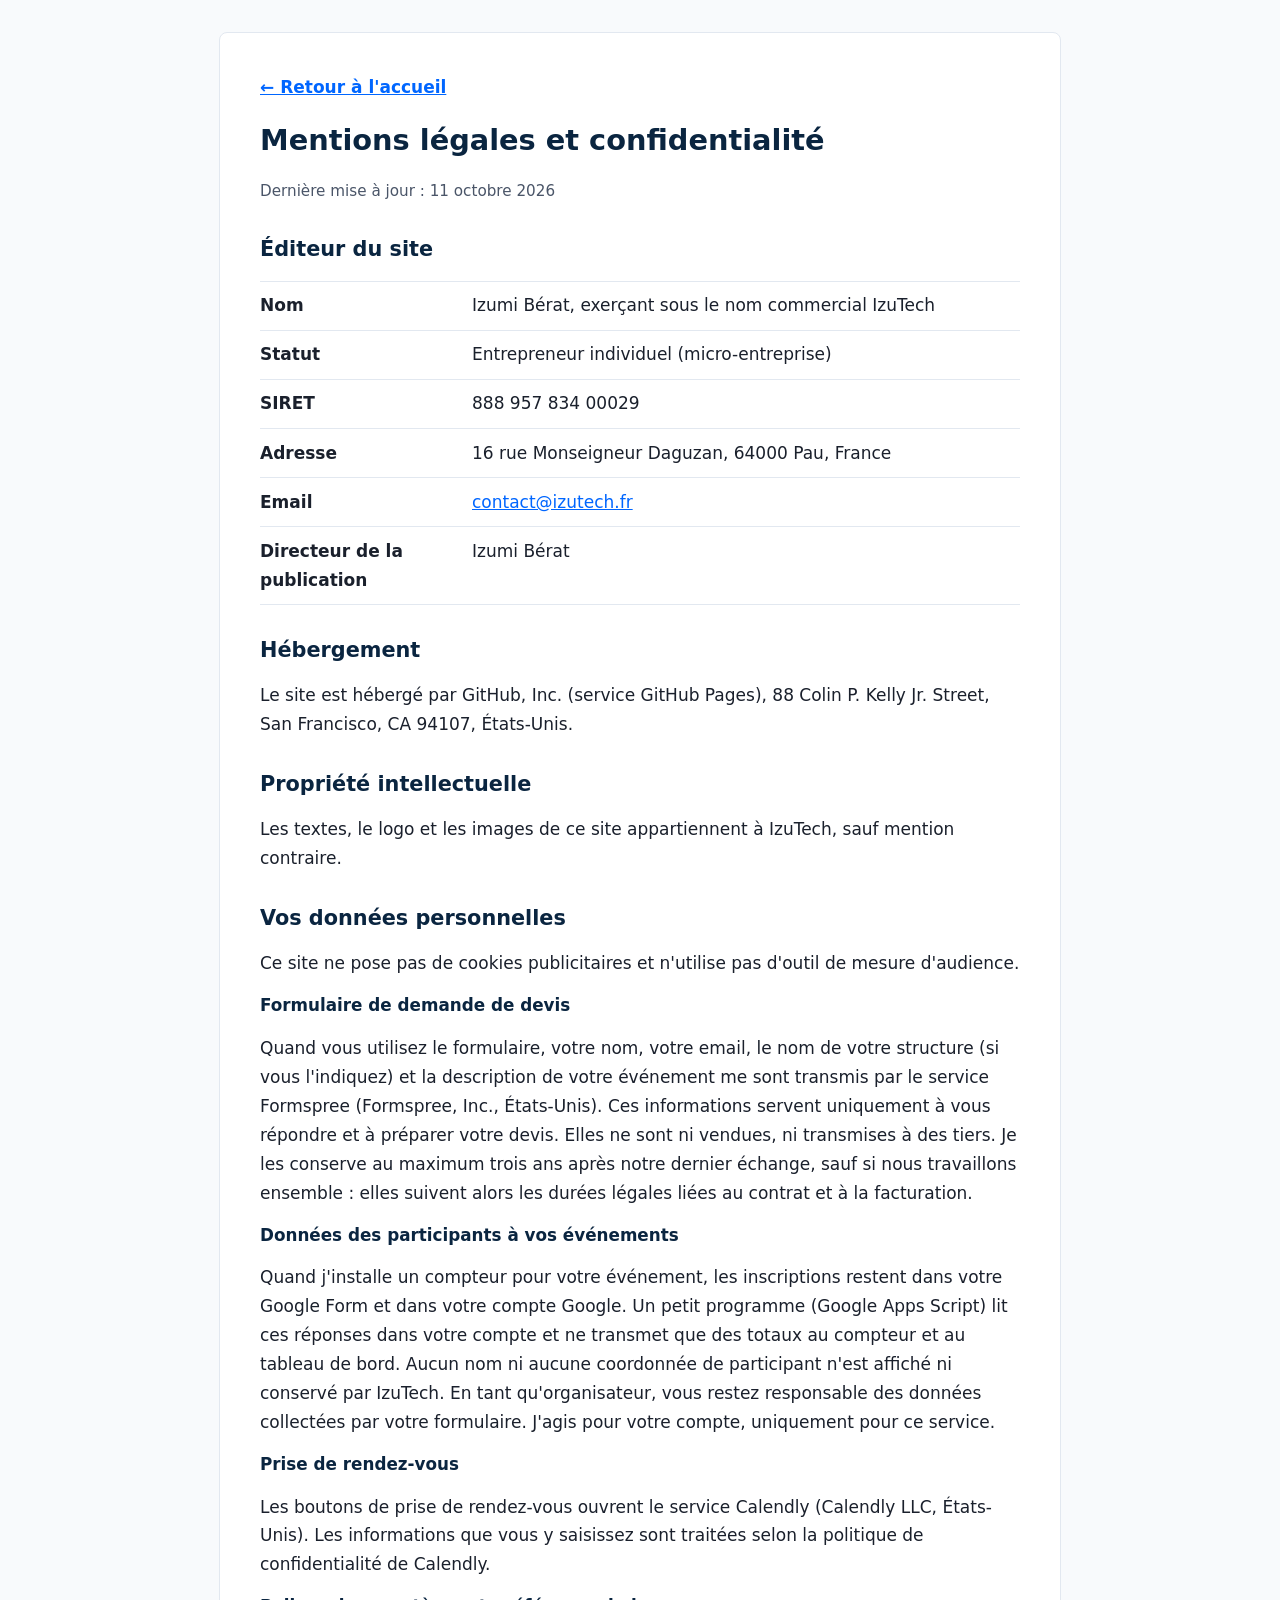
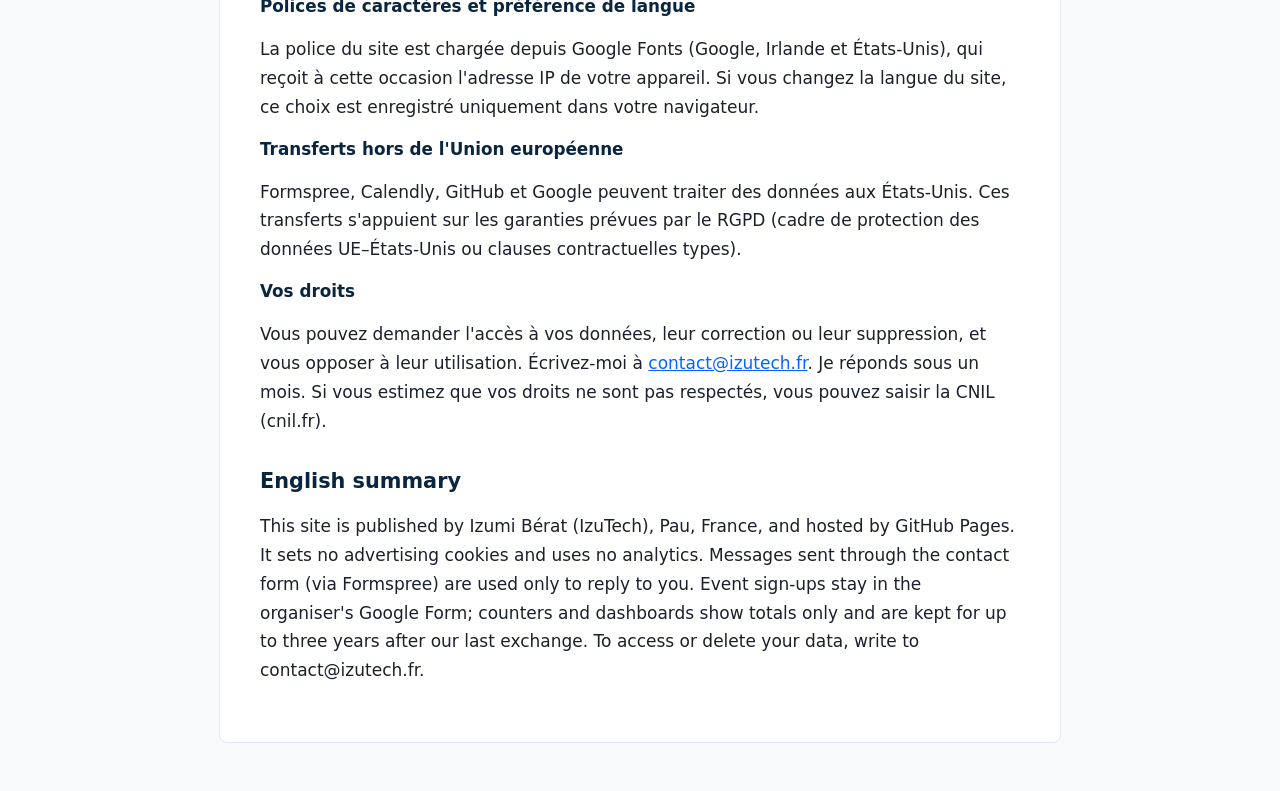
==== mentions-legales.html @ 3c3089ab "Rewrite events.izutech.fr French first, real example, clearer pricing - French by default, English v" ====
<!DOCTYPE html>
<html lang="fr">
<head>
<meta charset="UTF-8">
<meta name="viewport" content="width=device-width, initial-scale=1.0">
<title>Mentions légales | IzuTech Événements</title>
<meta name="description" content="Mentions légales et politique de confidentialité du site events.izutech.fr.">
<link rel="canonical" href="https://events.izutech.fr/mentions-legales.html">
<link rel="icon" href="photo/IzuTech-logo.ico">
<style>
  :root { --primary: #0A2540; --accent: #0066FF; --text: #1a202c; --muted: #4a5568; --line: #e2e8f0; --bg: #f8fafc; }
  body { font-family: "Inter", "Segoe UI", system-ui, -apple-system, sans-serif; font-size: 17px; line-height: 1.7; color: var(--text); background: var(--bg); margin: 0; padding: 0 16px; }
  main { max-width: 760px; margin: 2rem auto 3rem; background: #fff; border: 1px solid var(--line); border-radius: 8px; padding: clamp(1.25rem, 4vw, 2.5rem); }
  h1, h2, h3 { line-height: 1.3; color: var(--primary); }
  h1 { font-size: 1.8rem; margin-top: 0; }
  h2 { font-size: 1.3rem; margin-top: 2rem; }
  h3 { font-size: 1.05rem; margin-bottom: 0.25rem; }
  a { color: var(--accent); }
  .back { display: inline-block; margin-bottom: 1.25rem; font-weight: 600; }
  dl { margin: 0; border-top: 1px solid var(--line); }
  dl > div { display: grid; grid-template-columns: minmax(0, 12rem) minmax(0, 1fr); gap: 0.25rem 1.25rem; padding: 0.6rem 0; border-bottom: 1px solid var(--line); }
  dt { font-weight: 700; }
  dd { margin: 0; }
  .updated { color: var(--muted); font-size: 0.95rem; }
  @media (max-width: 560px) { dl > div { grid-template-columns: 1fr; } }
</style>
</head>
<body>
<main>
  <a class="back" href="./">← Retour à l'accueil</a>
  <h1>Mentions légales et confidentialité</h1>
  <p class="updated">Dernière mise à jour : 11 octobre 2026</p>

  <h2>Éditeur du site</h2>
  <dl>
    <div><dt>Nom</dt><dd>Izumi Bérat, exerçant sous le nom commercial IzuTech</dd></div>
    <div><dt>Statut</dt><dd>Entrepreneur individuel (micro-entreprise)</dd></div>
    <div><dt>SIRET</dt><dd>888 957 834 00029</dd></div>
    <div><dt>Adresse</dt><dd>16 rue Monseigneur Daguzan, 64000 Pau, France</dd></div>
    <div><dt>Email</dt><dd><a href="mailto:contact@izutech.fr">contact@izutech.fr</a></dd></div>
    <div><dt>Directeur de la publication</dt><dd>Izumi Bérat</dd></div>
  </dl>

  <h2>Hébergement</h2>
  <p>Le site est hébergé par GitHub, Inc. (service GitHub Pages), 88 Colin P. Kelly Jr. Street, San Francisco, CA 94107, États-Unis.</p>

  <h2>Propriété intellectuelle</h2>
  <p>Les textes, le logo et les images de ce site appartiennent à IzuTech, sauf mention contraire. </p>

  <h2>Vos données personnelles</h2>
  <p>Ce site ne pose pas de cookies publicitaires et n'utilise pas d'outil de mesure d'audience.</p>

  <h3>Formulaire de demande de devis</h3>
  <p>Quand vous utilisez le formulaire, votre nom, votre email, le nom de votre structure (si vous l'indiquez) et la description de votre événement me sont transmis par le service Formspree (Formspree, Inc., États-Unis). Ces informations servent uniquement à vous répondre et à préparer votre devis. Elles ne sont ni vendues, ni transmises à des tiers. Je les conserve au maximum trois ans après notre dernier échange, sauf si nous travaillons ensemble : elles suivent alors les durées légales liées au contrat et à la facturation.</p>

  <h3>Données des participants à vos événements</h3>
  <p>Quand j'installe un compteur pour votre événement, les inscriptions restent dans votre Google Form et dans votre compte Google. Un petit programme (Google Apps Script) lit ces réponses dans votre compte et ne transmet que des totaux au compteur et au tableau de bord. Aucun nom ni aucune coordonnée de participant n'est affiché ni conservé par IzuTech. En tant qu'organisateur, vous restez responsable des données collectées par votre formulaire. J'agis pour votre compte, uniquement pour ce service.</p>

  <h3>Prise de rendez-vous</h3>
  <p>Les boutons de prise de rendez-vous ouvrent le service Calendly (Calendly LLC, États-Unis). Les informations que vous y saisissez sont traitées selon la politique de confidentialité de Calendly.</p>

  <h3>Polices de caractères et préférence de langue</h3>
  <p>La police du site est chargée depuis Google Fonts (Google, Irlande et États-Unis), qui reçoit à cette occasion l'adresse IP de votre appareil. Si vous changez la langue du site, ce choix est enregistré uniquement dans votre navigateur.</p>

  <h3>Transferts hors de l'Union européenne</h3>
  <p>Formspree, Calendly, GitHub et Google peuvent traiter des données aux États-Unis. Ces transferts s'appuient sur les garanties prévues par le RGPD (cadre de protection des données UE–États-Unis ou clauses contractuelles types).</p>

  <h3>Vos droits</h3>
  <p>Vous pouvez demander l'accès à vos données, leur correction ou leur suppression, et vous opposer à leur utilisation. Écrivez-moi à <a href="mailto:contact@izutech.fr">contact@izutech.fr</a>. Je réponds sous un mois. Si vous estimez que vos droits ne sont pas respectés, vous pouvez saisir la CNIL (cnil.fr).</p>

  <h2>English summary</h2>
  <p>This site is published by Izumi Bérat (IzuTech), Pau, France, and hosted by GitHub Pages. It sets no advertising cookies and uses no analytics. Messages sent through the contact form (via Formspree) are used only to reply to you. Event sign-ups stay in the organiser's Google Form; counters and dashboards show totals only and are kept for up to three years after our last exchange. To access or delete your data, write to contact@izutech.fr.</p>
</main>
</body>
</html>
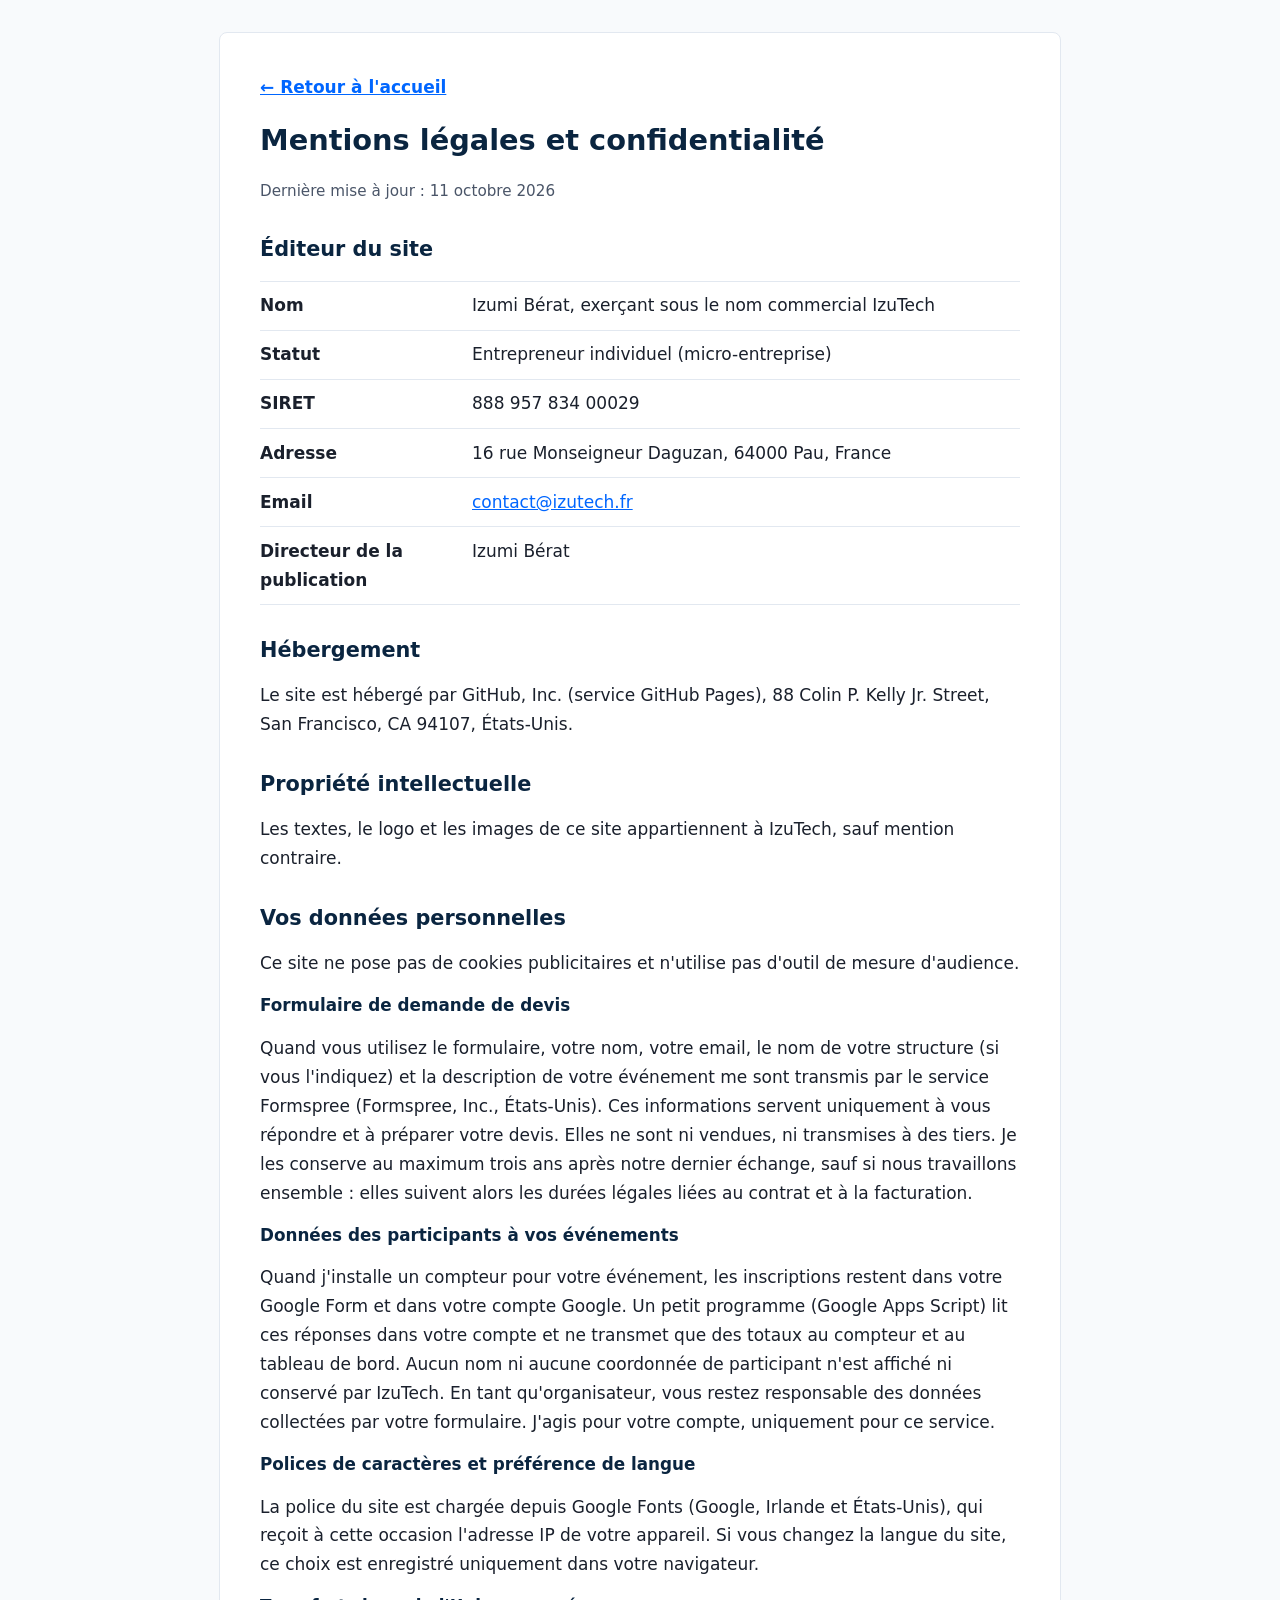
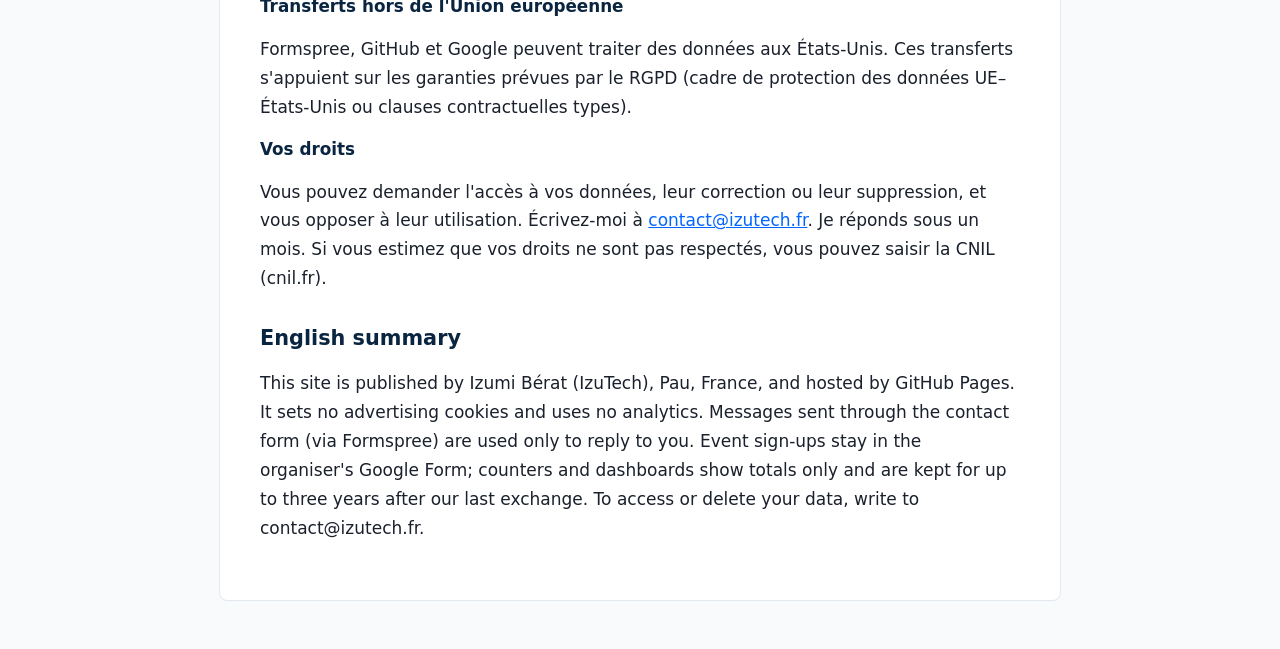
==== commit 8b7a6034: "Remove Calendly (trial ended, links broken); calls arranged through the contact form Co-Authored-By:" ====
--- a/mentions-legales.html
+++ b/mentions-legales.html
@@ -56,14 +56,11 @@
   <h3>Données des participants à vos événements</h3>
   <p>Quand j'installe un compteur pour votre événement, les inscriptions restent dans votre Google Form et dans votre compte Google. Un petit programme (Google Apps Script) lit ces réponses dans votre compte et ne transmet que des totaux au compteur et au tableau de bord. Aucun nom ni aucune coordonnée de participant n'est affiché ni conservé par IzuTech. En tant qu'organisateur, vous restez responsable des données collectées par votre formulaire. J'agis pour votre compte, uniquement pour ce service.</p>
 
-  <h3>Prise de rendez-vous</h3>
-  <p>Les boutons de prise de rendez-vous ouvrent le service Calendly (Calendly LLC, États-Unis). Les informations que vous y saisissez sont traitées selon la politique de confidentialité de Calendly.</p>
-
   <h3>Polices de caractères et préférence de langue</h3>
   <p>La police du site est chargée depuis Google Fonts (Google, Irlande et États-Unis), qui reçoit à cette occasion l'adresse IP de votre appareil. Si vous changez la langue du site, ce choix est enregistré uniquement dans votre navigateur.</p>
 
   <h3>Transferts hors de l'Union européenne</h3>
-  <p>Formspree, Calendly, GitHub et Google peuvent traiter des données aux États-Unis. Ces transferts s'appuient sur les garanties prévues par le RGPD (cadre de protection des données UE–États-Unis ou clauses contractuelles types).</p>
+  <p>Formspree, GitHub et Google peuvent traiter des données aux États-Unis. Ces transferts s'appuient sur les garanties prévues par le RGPD (cadre de protection des données UE–États-Unis ou clauses contractuelles types).</p>
 
   <h3>Vos droits</h3>
   <p>Vous pouvez demander l'accès à vos données, leur correction ou leur suppression, et vous opposer à leur utilisation. Écrivez-moi à <a href="mailto:contact@izutech.fr">contact@izutech.fr</a>. Je réponds sous un mois. Si vous estimez que vos droits ne sont pas respectés, vous pouvez saisir la CNIL (cnil.fr).</p>
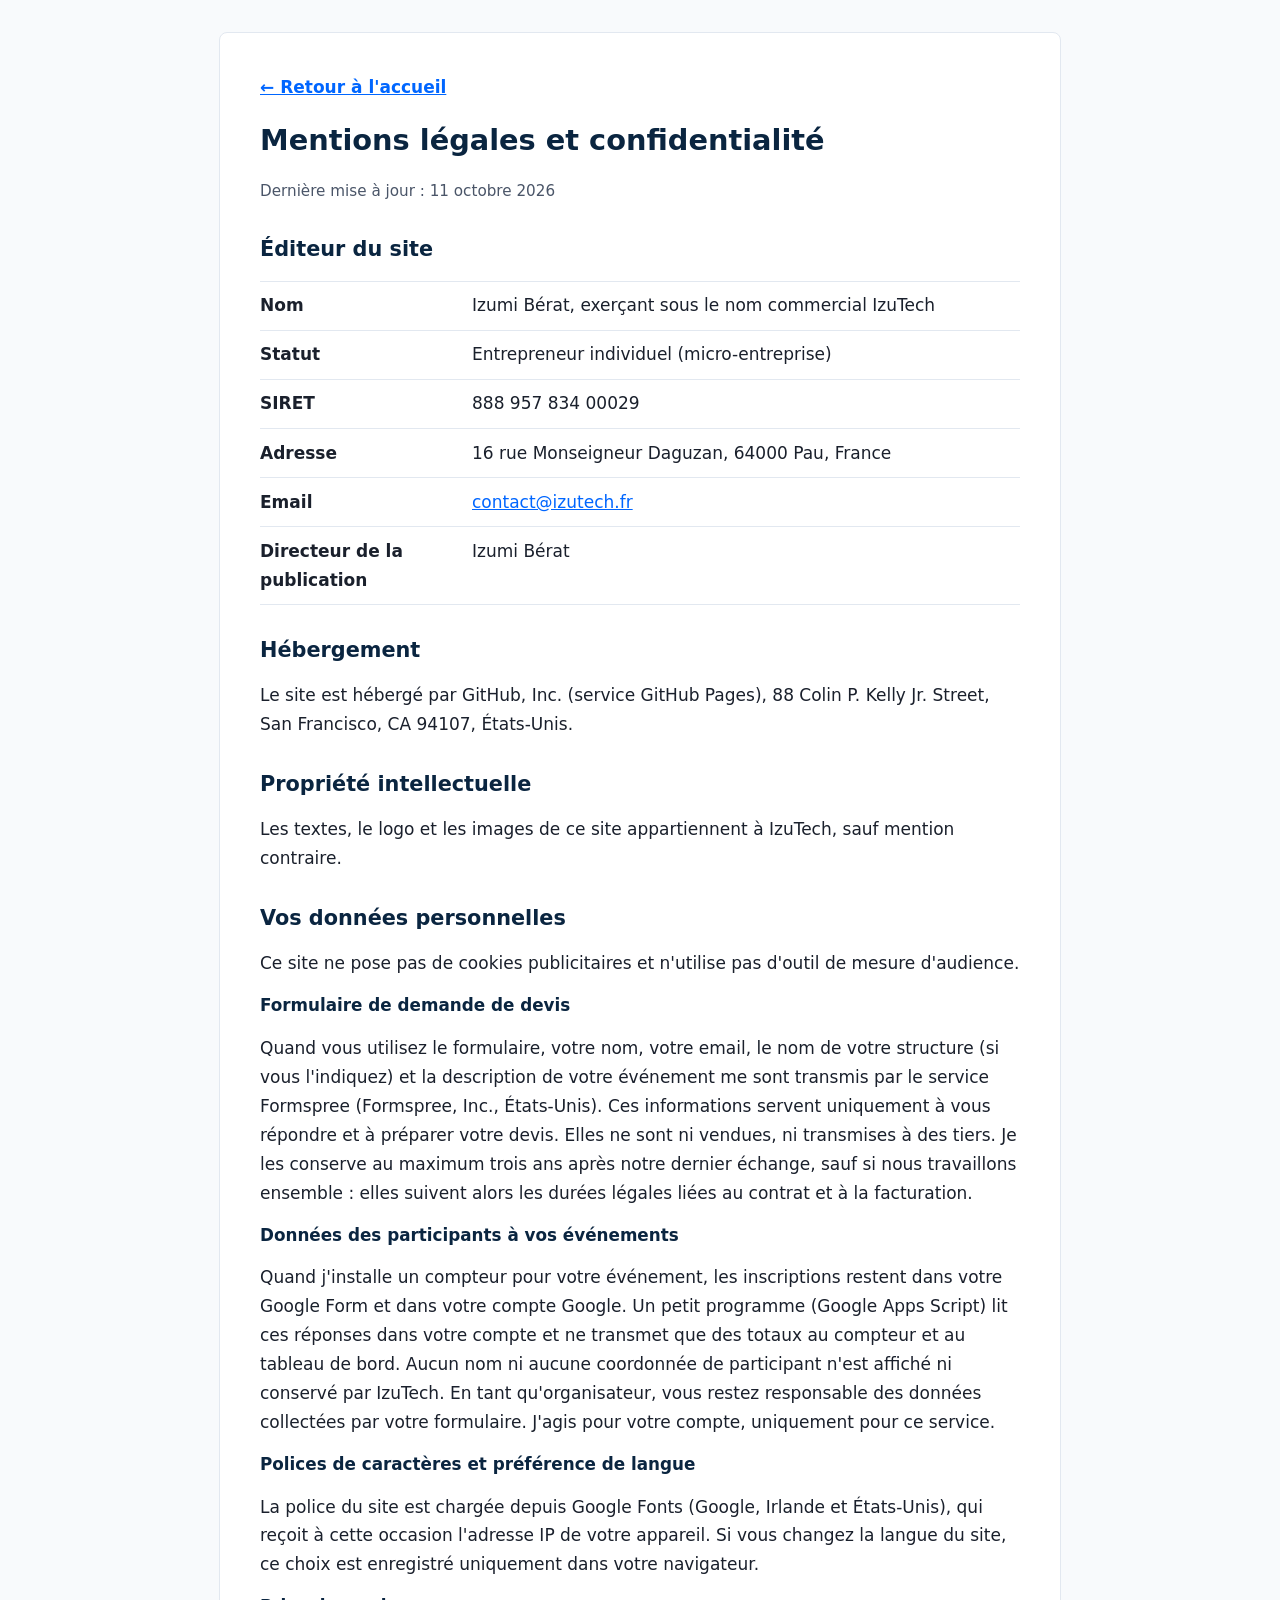
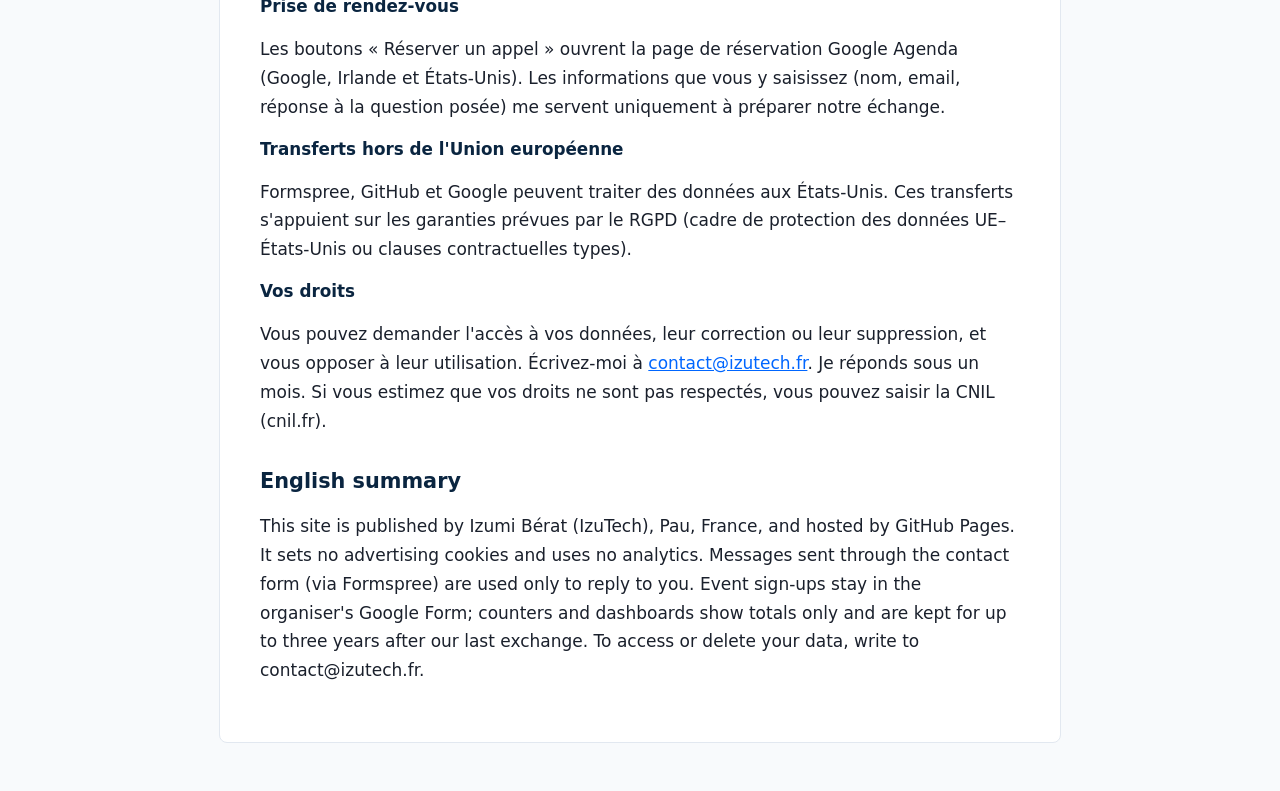
==== commit 028e6bd8: "Booking buttons now open the Google Calendar booking page Co-Authored-By: Claude Opus 5.5 <noreply@a" ====
--- a/mentions-legales.html
+++ b/mentions-legales.html
@@ -59,6 +59,9 @@
   <h3>Polices de caractères et préférence de langue</h3>
   <p>La police du site est chargée depuis Google Fonts (Google, Irlande et États-Unis), qui reçoit à cette occasion l'adresse IP de votre appareil. Si vous changez la langue du site, ce choix est enregistré uniquement dans votre navigateur.</p>
 
+  <h3>Prise de rendez-vous</h3>
+  <p>Les boutons « Réserver un appel » ouvrent la page de réservation Google Agenda (Google, Irlande et États-Unis). Les informations que vous y saisissez (nom, email, réponse à la question posée) me servent uniquement à préparer notre échange.</p>
+
   <h3>Transferts hors de l'Union européenne</h3>
   <p>Formspree, GitHub et Google peuvent traiter des données aux États-Unis. Ces transferts s'appuient sur les garanties prévues par le RGPD (cadre de protection des données UE–États-Unis ou clauses contractuelles types).</p>
 
